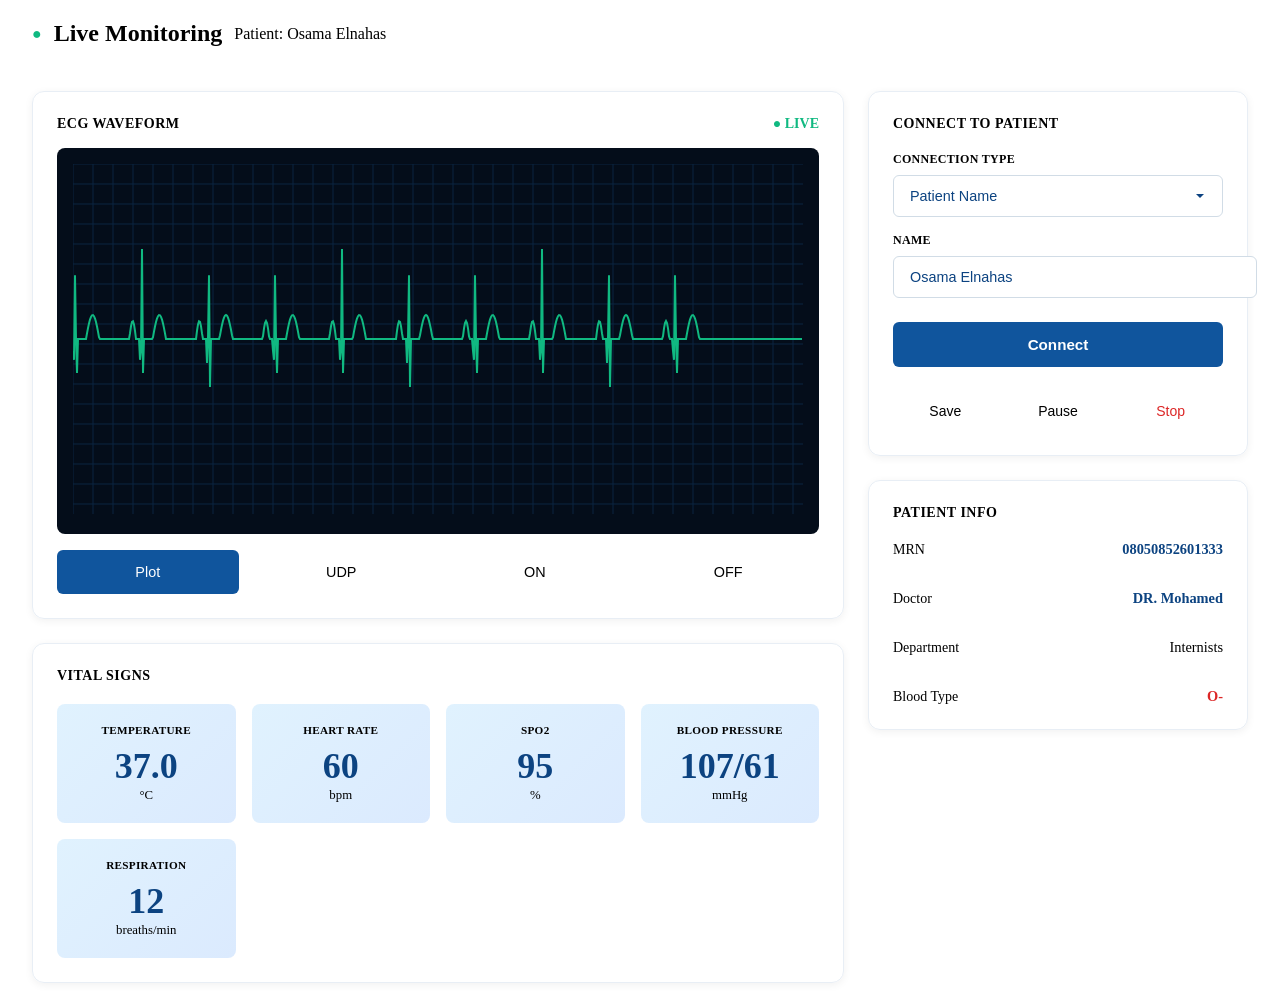
==== monitoring.html @ 2e481cde "First Push" ====
<!DOCTYPE html>
<html lang="en">
<head>
    <meta charset="UTF-8">
    <meta name="viewport" content="width=device-width, initial-scale=1.0">
    <title>Live Monitoring - WETS</title>
    <link rel="stylesheet" href="styles.css">
    <link rel="stylesheet" href="monitoring.css">
</head>
<body>
    <!-- Top Header Banner -->
    <header class="monitoring-header">
        <div class="header-content">
            <h1 class="header-title">
                <span class="status-beacon">●</span>
                <span class="title-text">Live Monitoring</span>
                <span class="patient-identifier">Patient: Osama Elnahas</span>
            </h1>
        </div>
    </header>

    <!-- Main Dashboard Grid -->
    <div class="monitoring-container">
        <!-- Left Column -->
        <div class="left-column">
            <!-- ECG Waveform Section -->
            <section class="ecg-section">
                <div class="ecg-header">
                    <h2 class="section-title">ECG WAVEFORM</h2>
                    <span class="live-indicator">● LIVE</span>
                </div>

                <div class="ecg-canvas">
                    <canvas id="ecgMonitoringWaveform"></canvas>
                </div>

                <div class="ecg-controls">
                    <button class="control-btn control-btn-primary" onclick="plotECG()">Plot</button>
                    <button class="control-btn control-btn-secondary" onclick="toggleUDP()">UDP</button>
                    <button class="control-btn control-btn-secondary" onclick="turnOn()">ON</button>
                    <button class="control-btn control-btn-secondary" onclick="turnOff()">OFF</button>
                </div>
            </section>

            <!-- Vital Signs Section -->
            <section class="vitals-section">
                <h2 class="section-title">VITAL SIGNS</h2>
                
                <div class="vitals-grid">
                    <div class="vital-card">
                        <div class="vital-label">TEMPERATURE</div>
                        <div class="vital-value">37.0</div>
                        <div class="vital-unit">°C</div>
                    </div>

                    <div class="vital-card">
                        <div class="vital-label">HEART RATE</div>
                        <div class="vital-value">60</div>
                        <div class="vital-unit">bpm</div>
                    </div>

                    <div class="vital-card">
                        <div class="vital-label">SPO2</div>
                        <div class="vital-value">95</div>
                        <div class="vital-unit">%</div>
                    </div>

                    <div class="vital-card">
                        <div class="vital-label">BLOOD PRESSURE</div>
                        <div class="vital-value">107/61</div>
                        <div class="vital-unit">mmHg</div>
                    </div>

                    <div class="vital-card">
                        <div class="vital-label">RESPIRATION</div>
                        <div class="vital-value">12</div>
                        <div class="vital-unit">breaths/min</div>
                    </div>
                </div>
            </section>
        </div>

        <!-- Right Sidebar -->
        <div class="right-sidebar">
            <!-- Connect to Patient Module -->
            <section class="connect-section">
                <h2 class="section-title">CONNECT TO PATIENT</h2>
                
                <div class="connect-form">
                    <div class="form-group">
                        <label class="form-label">CONNECTION TYPE</label>
                        <select class="form-select" id="connectionType">
                            <option value="patientName">Patient Name</option>
                            <option value="patientId">Patient ID</option>
                            <option value="mrn">MRN Number</option>
                        </select>
                    </div>

                    <div class="form-group">
                        <label class="form-label">NAME</label>
                        <input 
                            type="text" 
                            class="form-input" 
                            id="patientName" 
                            value="Osama Elnahas"
                        >
                    </div>

                    <button class="connect-btn" onclick="connectToPatient()">
                        Connect
                    </button>

                    <div class="action-buttons">
                        <button class="action-btn" onclick="saveConnection()">Save</button>
                        <button class="action-btn" onclick="pauseConnection()">Pause</button>
                        <button class="action-btn action-btn-stop" onclick="stopConnection()">Stop</button>
                    </div>
                </div>
            </section>

            <!-- Patient Info Card -->
            <section class="patient-info-section">
                <h2 class="section-title">PATIENT INFO</h2>
                
                <div class="info-list">
                    <div class="info-row">
                        <span class="info-label">MRN</span>
                        <span class="info-value info-value-primary">08050852601333</span>
                    </div>
                    <div class="info-row">
                        <span class="info-label">Doctor</span>
                        <span class="info-value info-value-primary">DR. Mohamed</span>
                    </div>
                    <div class="info-row">
                        <span class="info-label">Department</span>
                        <span class="info-value">Internists</span>
                    </div>
                    <div class="info-row">
                        <span class="info-label">Blood Type</span>
                        <span class="info-value info-value-danger">O-</span>
                    </div>
                </div>
            </section>
        </div>
    </div>

    <script src="script.js"></script>
    <script src="monitoring.js"></script>
</body>
</html>
---- monitoring.css ----
/* ===========================
   Page 5: Live Monitoring
   =========================== */

body {
    background-color: var(--bg-light-gray);
    margin: 0;
    padding: 0;
}

/* ===========================
   Top Header Banner
   =========================== */
.monitoring-header {
    background-color: var(--bg-white);
    border-bottom: 1px solid var(--border-gray);
    padding: 1.25rem 2rem;
}

.header-content {
    max-width: 1600px;
    margin: 0 auto;
}

.header-title {
    margin: 0;
    font-size: 1.5rem;
    font-weight: 700;
    display: flex;
    align-items: center;
    gap: 0.75rem;
    flex-wrap: wrap;
}

.status-beacon {
    color: #10b981;
    font-size: 1rem;
    animation: pulse 2s ease-in-out infinite;
}

@keyframes pulse {
    0%, 100% { opacity: 1; }
    50% { opacity: 0.5; }
}

.title-text {
    color: var(--text-dark);
}

.patient-identifier {
    color: var(--text-muted);
    font-size: 1rem;
    font-weight: 400;
}

/* ===========================
   Main Dashboard Container
   =========================== */
.monitoring-container {
    max-width: 1600px;
    margin: 0 auto;
    padding: 1.5rem 2rem;
    display: grid;
    grid-template-columns: 1fr 380px;
    gap: 1.5rem;
}

/* ===========================
   Left Column
   =========================== */
.left-column {
    display: flex;
    flex-direction: column;
    gap: 1.5rem;
}

/* ECG Section */
.ecg-section {
    background-color: var(--bg-white);
    border-radius: 12px;
    padding: 1.5rem;
    box-shadow: 0 2px 8px rgba(0, 0, 0, 0.06);
    border: 1px solid #e8eef5;
}

.ecg-header {
    display: flex;
    justify-content: space-between;
    align-items: center;
    margin-bottom: 1rem;
}

.section-title {
    font-size: 0.875rem;
    font-weight: 700;
    color: var(--text-muted);
    letter-spacing: 0.5px;
    margin: 0;
}

.live-indicator {
    font-size: 0.875rem;
    font-weight: 700;
    color: #10b981;
    animation: pulse 2s ease-in-out infinite;
}

.ecg-canvas {
    background-color: #040d1a;
    border-radius: 8px;
    padding: 1rem;
    margin-bottom: 1rem;
    min-height: 350px;
}

#ecgMonitoringWaveform {
    width: 100%;
    height: 350px;
}

/* ECG Controls */
.ecg-controls {
    display: grid;
    grid-template-columns: repeat(4, 1fr);
    gap: 0.75rem;
}

.control-btn {
    padding: 0.875rem;
    border-radius: 6px;
    font-size: 0.9rem;
    font-weight: 500;
    cursor: pointer;
    transition: all 0.3s ease;
    border: 1px solid var(--border-gray);
}

.control-btn-primary {
    background-color: #10559d;
    color: white;
    border: none;
}

.control-btn-primary:hover {
    background-color: #0d4580;
    transform: translateY(-1px);
}

.control-btn-secondary {
    background-color: white;
    color: var(--text-dark);
}

.control-btn-secondary:hover {
    background-color: #f8fafc;
    border-color: var(--text-dark);
}

/* Vital Signs Section */
.vitals-section {
    background-color: var(--bg-white);
    border-radius: 12px;
    padding: 1.5rem;
    box-shadow: 0 2px 8px rgba(0, 0, 0, 0.06);
    border: 1px solid #e8eef5;
}

.vitals-section .section-title {
    margin-bottom: 1.25rem;
}

.vitals-grid {
    display: grid;
    grid-template-columns: repeat(auto-fit, minmax(150px, 1fr));
    gap: 1rem;
}

.vital-card {
    background: linear-gradient(135deg, #e0f2fe 0%, #dbeafe 100%);
    border-radius: 8px;
    padding: 1.25rem 1rem;
    text-align: center;
}

.vital-label {
    font-size: 0.7rem;
    font-weight: 600;
    color: var(--text-muted);
    letter-spacing: 0.3px;
    margin-bottom: 0.75rem;
}

.vital-value {
    font-size: 2.25rem;
    font-weight: 700;
    color: #0c4381;
    line-height: 1;
    margin-bottom: 0.25rem;
}

.vital-unit {
    font-size: 0.8rem;
    color: var(--text-muted);
    font-weight: 500;
}

/* ===========================
   Right Sidebar
   =========================== */
.right-sidebar {
    display: flex;
    flex-direction: column;
    gap: 1.5rem;
}

/* Connect Section */
.connect-section {
    background-color: var(--bg-white);
    border-radius: 12px;
    padding: 1.5rem;
    box-shadow: 0 2px 8px rgba(0, 0, 0, 0.06);
    border: 1px solid #e8eef5;
}

.connect-section .section-title {
    margin-bottom: 1.25rem;
}

.connect-form {
    display: flex;
    flex-direction: column;
    gap: 1rem;
}

.form-group {
    display: flex;
    flex-direction: column;
    gap: 0.5rem;
}

.form-label {
    font-size: 0.75rem;
    font-weight: 700;
    color: var(--text-muted);
    letter-spacing: 0.3px;
}

.form-select {
    width: 100%;
    padding: 0.75rem 1rem;
    border: 1px solid #d1dce6;
    border-radius: 6px;
    background-color: white;
    color: #0c4381;
    font-size: 0.9rem;
    font-weight: 500;
    cursor: pointer;
    appearance: none;
    background-image: url("data:image/svg+xml,%3Csvg xmlns='http://www.w3.org/2000/svg' width='12' height='12' viewBox='0 0 12 12'%3E%3Cpath fill='%230c4381' d='M6 8L2 4h8z'/%3E%3C/svg%3E");
    background-repeat: no-repeat;
    background-position: right 1rem center;
    padding-right: 2.5rem;
}

.form-select:focus {
    outline: none;
    border-color: #3b82f6;
    box-shadow: 0 0 0 3px rgba(59, 130, 246, 0.1);
}

.form-input {
    width: 100%;
    padding: 0.75rem 1rem;
    border: 1px solid #d1dce6;
    border-radius: 6px;
    font-size: 0.9rem;
    color: #0c4381;
    font-weight: 500;
}

.form-input:focus {
    outline: none;
    border-color: #3b82f6;
    box-shadow: 0 0 0 3px rgba(59, 130, 246, 0.1);
}

.connect-btn {
    width: 100%;
    padding: 0.875rem;
    background-color: #10559d;
    color: white;
    border: none;
    border-radius: 6px;
    font-size: 0.95rem;
    font-weight: 600;
    cursor: pointer;
    transition: all 0.3s ease;
    margin-top: 0.5rem;
}

.connect-btn:hover {
    background-color: #0d4580;
    transform: translateY(-1px);
    box-shadow: 0 4px 8px rgba(16, 85, 157, 0.3);
}

.action-buttons {
    display: grid;
    grid-template-columns: repeat(3, 1fr);
    gap: 0.5rem;
    margin-top: 0.5rem;
}

.action-btn {
    padding: 0.75rem;
    background-color: white;
    color: var(--text-dark);
    border: 1px solid var(--border-gray);
    border-radius: 6px;
    font-size: 0.875rem;
    font-weight: 500;
    cursor: pointer;
    transition: all 0.3s ease;
}

.action-btn:hover {
    background-color: #f8fafc;
    border-color: var(--text-dark);
}

.action-btn-stop {
    color: #dc2626;
}

.action-btn-stop:hover {
    background-color: #fef2f2;
    border-color: #dc2626;
}

/* Patient Info Section */
.patient-info-section {
    background-color: var(--bg-white);
    border-radius: 12px;
    padding: 1.5rem;
    box-shadow: 0 2px 8px rgba(0, 0, 0, 0.06);
    border: 1px solid #e8eef5;
}

.patient-info-section .section-title {
    margin-bottom: 1.25rem;
}

.info-list {
    display: flex;
    flex-direction: column;
    gap: 1rem;
}

.info-row {
    display: flex;
    justify-content: space-between;
    align-items: center;
    padding-bottom: 1rem;
    border-bottom: 1px solid var(--border-gray);
}

.info-row:last-child {
    border-bottom: none;
    padding-bottom: 0;
}

.info-label {
    font-size: 0.875rem;
    color: var(--text-muted);
    font-weight: 500;
}

.info-value {
    font-size: 0.9rem;
    color: var(--text-dark);
    font-weight: 500;
}

.info-value-primary {
    color: #0c4381;
    font-weight: 600;
}

.info-value-danger {
    color: #dc2626;
    font-weight: 700;
}

/* ===========================
   Responsive Design
   =========================== */
@media (max-width: 1200px) {
    .monitoring-container {
        grid-template-columns: 1fr 340px;
    }

    .vitals-grid {
        grid-template-columns: repeat(auto-fit, minmax(130px, 1fr));
    }
}

@media (max-width: 992px) {
    .monitoring-container {
        grid-template-columns: 1fr;
    }

    .vitals-grid {
        grid-template-columns: repeat(auto-fit, minmax(150px, 1fr));
    }
}

@media (max-width: 768px) {
    .monitoring-header {
        padding: 1rem;
    }

    .monitoring-container {
        padding: 1rem;
    }

    .header-title {
        font-size: 1.25rem;
    }

    .patient-identifier {
        font-size: 0.9rem;
    }

    .ecg-controls {
        grid-template-columns: repeat(2, 1fr);
    }

    .vitals-grid {
        grid-template-columns: repeat(2, 1fr);
    }

    #ecgMonitoringWaveform {
        height: 280px;
    }
}

@media (max-width: 480px) {
    .header-title {
        font-size: 1.1rem;
    }

    .vitals-grid {
        grid-template-columns: 1fr;
    }

    .vital-value {
        font-size: 2rem;
    }

    .action-buttons {
        grid-template-columns: 1fr;
    }
}
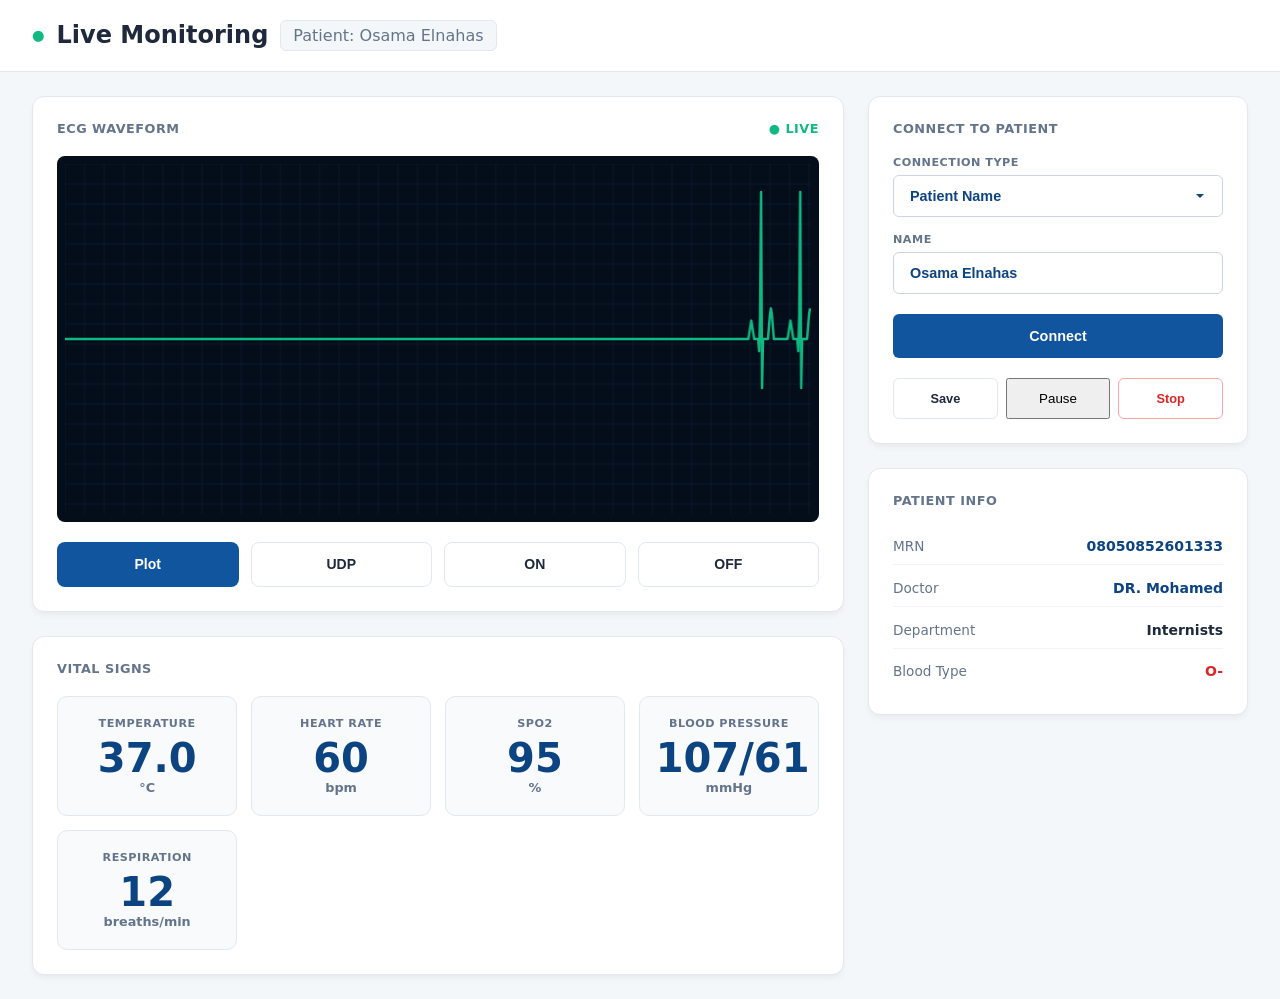
==== commit efa1ed79: "Update" ====
--- a/monitoring.html
+++ b/monitoring.html
@@ -112,7 +112,7 @@
 
                     <div class="action-buttons">
                         <button class="action-btn" onclick="saveConnection()">Save</button>
-                        <button class="action-btn" onclick="pauseConnection()">Pause</button>
+                        <button onclick="pauseConnection(event)">Pause</button>
                         <button class="action-btn action-btn-stop" onclick="stopConnection()">Stop</button>
                     </div>
                 </div>
--- a/monitoring.css
+++ b/monitoring.css
@@ -1,16 +1,30 @@
-/* ===========================
-   Page 5: Live Monitoring
-   =========================== */
+/* ==========================================================================
+   WETS - Live Monitoring Workspace (Refactored Production Sheet)
+   ========================================================================== */
+
+:root {
+    --bg-white: #ffffff;
+    --border-gray: #e2e8f0;
+    --text-dark: #1e293b;
+    --text-muted: #64748b;
+    --accent-blue: #0c4381;
+    --clinical-green: #10b981;
+    --clinical-red: #dc2626;
+    --bg-main: #f4f7fa;
+}
 
 body {
-    background-color: var(--bg-light-gray);
+    background-color: var(--bg-main);
     margin: 0;
     padding: 0;
-}
-
-/* ===========================
-   Top Header Banner
-   =========================== */
+    font-family: 'Segoe UI', system-ui, -apple-system, sans-serif;
+    color: var(--text-dark);
+    -webkit-font-smoothing: antialiased;
+}
+
+/* ==========================================================================
+   Top Header Banner Architecture
+   ========================================================================== */
 .monitoring-header {
     background-color: var(--bg-white);
     border-bottom: 1px solid var(--border-gray);
@@ -33,14 +47,14 @@
 }
 
 .status-beacon {
-    color: #10b981;
-    font-size: 1rem;
-    animation: pulse 2s ease-in-out infinite;
-}
-
-@keyframes pulse {
-    0%, 100% { opacity: 1; }
-    50% { opacity: 0.5; }
+    color: var(--clinical-green);
+    font-size: 0.9rem;
+    animation: beaconPulse 2s ease-in-out infinite;
+}
+
+@keyframes beaconPulse {
+    0%, 100% { opacity: 1; transform: scale(1); }
+    50% { opacity: 0.3; transform: scale(0.9); }
 }
 
 .title-text {
@@ -50,48 +64,54 @@
 .patient-identifier {
     color: var(--text-muted);
     font-size: 1rem;
-    font-weight: 400;
-}
-
-/* ===========================
-   Main Dashboard Container
-   =========================== */
+    font-weight: 500;
+    background-color: var(--bg-main);
+    padding: 0.3rem 0.75rem;
+    border-radius: 6px;
+    border: 1px solid var(--border-gray);
+}
+
+/* ==========================================================================
+   Main Dashboard Container & Split Columns Layout
+   ========================================================================== */
 .monitoring-container {
     max-width: 1600px;
     margin: 0 auto;
     padding: 1.5rem 2rem;
     display: grid;
-    grid-template-columns: 1fr 380px;
+    grid-template-columns: minmax(0, 1fr) 380px;
     gap: 1.5rem;
-}
-
-/* ===========================
-   Left Column
-   =========================== */
+    box-sizing: border-box;
+}
+
+/* Left Workspace Column */
 .left-column {
     display: flex;
     flex-direction: column;
     gap: 1.5rem;
-}
-
-/* ECG Section */
+    min-width: 0; /* Prevents canvas stretching layouts breaking the container */
+}
+
+/* ==========================================================================
+   ECG Telemetry Screen Section
+   ========================================================================== */
 .ecg-section {
     background-color: var(--bg-white);
     border-radius: 12px;
     padding: 1.5rem;
-    box-shadow: 0 2px 8px rgba(0, 0, 0, 0.06);
-    border: 1px solid #e8eef5;
+    box-shadow: 0 4px 6px -1px rgba(0, 0, 0, 0.05);
+    border: 1px solid var(--border-gray);
 }
 
 .ecg-header {
     display: flex;
     justify-content: space-between;
     align-items: center;
-    margin-bottom: 1rem;
+    margin-bottom: 1.25rem;
 }
 
 .section-title {
-    font-size: 0.875rem;
+    font-size: 0.8rem;
     font-weight: 700;
     color: var(--text-muted);
     letter-spacing: 0.5px;
@@ -99,26 +119,29 @@
 }
 
 .live-indicator {
-    font-size: 0.875rem;
-    font-weight: 700;
-    color: #10b981;
-    animation: pulse 2s ease-in-out infinite;
-}
-
+    font-size: 0.8rem;
+    font-weight: 700;
+    color: var(--clinical-green);
+    letter-spacing: 0.5px;
+}
+
+/* Native Grid Matrix Context Box */
 .ecg-canvas {
     background-color: #040d1a;
     border-radius: 8px;
-    padding: 1rem;
-    margin-bottom: 1rem;
-    min-height: 350px;
+    padding: 0.5rem;
+    margin-bottom: 1.25rem;
+    position: relative;
+    overflow: hidden;
 }
 
 #ecgMonitoringWaveform {
     width: 100%;
     height: 350px;
-}
-
-/* ECG Controls */
+    display: block;
+}
+
+/* Interface Bus Control Switches */
 .ecg-controls {
     display: grid;
     grid-template-columns: repeat(4, 1fr);
@@ -126,13 +149,14 @@
 }
 
 .control-btn {
-    padding: 0.875rem;
-    border-radius: 6px;
-    font-size: 0.9rem;
-    font-weight: 500;
+    padding: 0.85rem;
+    border-radius: 8px;
+    font-size: 0.875rem;
+    font-weight: 600;
     cursor: pointer;
-    transition: all 0.3s ease;
-    border: 1px solid var(--border-gray);
+    transition: all 0.2s ease-in-out;
+    border: 1px solid var(--border-gray);
+    text-align: center;
 }
 
 .control-btn-primary {
@@ -143,7 +167,6 @@
 
 .control-btn-primary:hover {
     background-color: #0d4580;
-    transform: translateY(-1px);
 }
 
 .control-btn-secondary {
@@ -153,16 +176,18 @@
 
 .control-btn-secondary:hover {
     background-color: #f8fafc;
-    border-color: var(--text-dark);
-}
-
-/* Vital Signs Section */
+    border-color: #94a3b8;
+}
+
+/* ==========================================================================
+   Vital Signs Numerical Metrics Box
+   ========================================================================== */
 .vitals-section {
     background-color: var(--bg-white);
     border-radius: 12px;
     padding: 1.5rem;
-    box-shadow: 0 2px 8px rgba(0, 0, 0, 0.06);
-    border: 1px solid #e8eef5;
+    box-shadow: 0 4px 6px -1px rgba(0, 0, 0, 0.05);
+    border: 1px solid var(--border-gray);
 }
 
 .vitals-section .section-title {
@@ -171,55 +196,62 @@
 
 .vitals-grid {
     display: grid;
-    grid-template-columns: repeat(auto-fit, minmax(150px, 1fr));
-    gap: 1rem;
+    grid-template-columns: repeat(auto-fit, minmax(160px, 1fr));
+    gap: 0.85rem;
 }
 
 .vital-card {
-    background: linear-gradient(135deg, #e0f2fe 0%, #dbeafe 100%);
-    border-radius: 8px;
+    background-color: #f8fafc;
+    border: 1.5px solid #e2e8f0;
+    border-radius: 10px;
     padding: 1.25rem 1rem;
     text-align: center;
+    transition: all 0.2s ease;
+}
+
+.vital-card:hover {
+    border-color: #cbd5e1;
+    background-color: #f1f5f9;
 }
 
 .vital-label {
     font-size: 0.7rem;
-    font-weight: 600;
+    font-weight: 700;
     color: var(--text-muted);
-    letter-spacing: 0.3px;
-    margin-bottom: 0.75rem;
+    letter-spacing: 0.5px;
+    margin-bottom: 0.5rem;
 }
 
 .vital-value {
-    font-size: 2.25rem;
-    font-weight: 700;
-    color: #0c4381;
+    font-size: 2.5rem;
+    font-weight: 700;
+    color: var(--accent-blue);
     line-height: 1;
-    margin-bottom: 0.25rem;
+    margin-bottom: 0.15rem;
 }
 
 .vital-unit {
     font-size: 0.8rem;
     color: var(--text-muted);
-    font-weight: 500;
-}
-
-/* ===========================
-   Right Sidebar
-   =========================== */
+    font-weight: 600;
+}
+
+/* ==========================================================================
+   Right Workspace Configuration Sidebar
+   ========================================================================== */
 .right-sidebar {
     display: flex;
     flex-direction: column;
     gap: 1.5rem;
 }
 
-/* Connect Section */
+/* Core Integration Connector Module */
 .connect-section {
     background-color: var(--bg-white);
     border-radius: 12px;
     padding: 1.5rem;
-    box-shadow: 0 2px 8px rgba(0, 0, 0, 0.06);
-    border: 1px solid #e8eef5;
+    box-shadow: 0 4px 6px -1px rgba(0, 0, 0, 0.05);
+    border: 1px solid var(--border-gray);
 }
 
 .connect-section .section-title {
@@ -235,80 +267,73 @@
 .form-group {
     display: flex;
     flex-direction: column;
-    gap: 0.5rem;
+    gap: 0.4rem;
 }
 
 .form-label {
-    font-size: 0.75rem;
+    font-size: 0.7rem;
     font-weight: 700;
     color: var(--text-muted);
-    letter-spacing: 0.3px;
+    letter-spacing: 0.5px;
 }
 
 .form-select {
     width: 100%;
     padding: 0.75rem 1rem;
-    border: 1px solid #d1dce6;
+    border: 1px solid #cbd5e1;
     border-radius: 6px;
     background-color: white;
-    color: #0c4381;
+    color: var(--accent-blue);
     font-size: 0.9rem;
-    font-weight: 500;
+    font-weight: 600;
     cursor: pointer;
     appearance: none;
     background-image: url("data:image/svg+xml,%3Csvg xmlns='http://www.w3.org/2000/svg' width='12' height='12' viewBox='0 0 12 12'%3E%3Cpath fill='%230c4381' d='M6 8L2 4h8z'/%3E%3C/svg%3E");
     background-repeat: no-repeat;
     background-position: right 1rem center;
-    padding-right: 2.5rem;
-}
-
-.form-select:focus {
-    outline: none;
-    border-color: #3b82f6;
-    box-shadow: 0 0 0 3px rgba(59, 130, 246, 0.1);
+    box-sizing: border-box;
 }
 
 .form-input {
     width: 100%;
     padding: 0.75rem 1rem;
-    border: 1px solid #d1dce6;
+    border: 1px solid #cbd5e1;
     border-radius: 6px;
     font-size: 0.9rem;
-    color: #0c4381;
-    font-weight: 500;
-}
-
-.form-input:focus {
+    color: var(--accent-blue);
+    font-weight: 600;
+    box-sizing: border-box;
+}
+
+.form-select:focus, .form-input:focus {
     outline: none;
     border-color: #3b82f6;
-    box-shadow: 0 0 0 3px rgba(59, 130, 246, 0.1);
+    box-shadow: 0 0 0 3px rgba(59, 130, 246, 0.15);
 }
 
 .connect-btn {
     width: 100%;
-    padding: 0.875rem;
+    padding: 0.85rem;
     background-color: #10559d;
     color: white;
     border: none;
     border-radius: 6px;
-    font-size: 0.95rem;
+    font-size: 0.9rem;
     font-weight: 600;
     cursor: pointer;
-    transition: all 0.3s ease;
-    margin-top: 0.5rem;
+    transition: all 0.2s ease;
+    margin-top: 0.25rem;
 }
 
 .connect-btn:hover {
     background-color: #0d4580;
-    transform: translateY(-1px);
-    box-shadow: 0 4px 8px rgba(16, 85, 157, 0.3);
 }
 
 .action-buttons {
     display: grid;
     grid-template-columns: repeat(3, 1fr);
     gap: 0.5rem;
-    margin-top: 0.5rem;
+    margin-top: 0.25rem;
 }
 
 .action-btn {
@@ -317,33 +342,35 @@
     color: var(--text-dark);
     border: 1px solid var(--border-gray);
     border-radius: 6px;
-    font-size: 0.875rem;
-    font-weight: 500;
+    font-size: 0.8rem;
+    font-weight: 600;
     cursor: pointer;
-    transition: all 0.3s ease;
+    transition: all 0.2s ease;
+    text-align: center;
 }
 
 .action-btn:hover {
     background-color: #f8fafc;
-    border-color: var(--text-dark);
+    border-color: #94a3b8;
 }
 
 .action-btn-stop {
-    color: #dc2626;
+    color: var(--clinical-red);
+    border-color: #fca5a5;
 }
 
 .action-btn-stop:hover {
     background-color: #fef2f2;
-    border-color: #dc2626;
-}
-
-/* Patient Info Section */
+    border-color: var(--clinical-red);
+}
+
+/* Patient Context Static Display Card */
 .patient-info-section {
     background-color: var(--bg-white);
     border-radius: 12px;
     padding: 1.5rem;
-    box-shadow: 0 2px 8px rgba(0, 0, 0, 0.06);
-    border: 1px solid #e8eef5;
+    box-shadow: 0 4px 6px -1px rgba(0, 0, 0, 0.05);
+    border: 1px solid var(--border-gray);
 }
 
 .patient-info-section .section-title {
@@ -353,54 +380,49 @@
 .info-list {
     display: flex;
     flex-direction: column;
-    gap: 1rem;
+    gap: 0.25rem;
 }
 
 .info-row {
     display: flex;
     justify-content: space-between;
     align-items: center;
-    padding-bottom: 1rem;
-    border-bottom: 1px solid var(--border-gray);
+    padding: 0.65rem 0;
+    border-bottom: 1px solid #f1f5f9;
 }
 
 .info-row:last-child {
     border-bottom: none;
-    padding-bottom: 0;
 }
 
 .info-label {
-    font-size: 0.875rem;
+    font-size: 0.85rem;
     color: var(--text-muted);
     font-weight: 500;
 }
 
 .info-value {
-    font-size: 0.9rem;
+    font-size: 0.875rem;
     color: var(--text-dark);
-    font-weight: 500;
+    font-weight: 600;
 }
 
 .info-value-primary {
-    color: #0c4381;
-    font-weight: 600;
-}
-
+    color: var(--accent-blue);
+}
+
+/* Explicit red styling logic mapping to global token overrides */
 .info-value-danger {
-    color: #dc2626;
-    font-weight: 700;
-}
-
-/* ===========================
-   Responsive Design
-   =========================== */
+    color: var(--clinical-red);
+}
+
+/* ==========================================================================
+   Responsive Breakpoint Intersections System
+   ========================================================================== */
 @media (max-width: 1200px) {
     .monitoring-container {
-        grid-template-columns: 1fr 340px;
-    }
-
-    .vitals-grid {
-        grid-template-columns: repeat(auto-fit, minmax(130px, 1fr));
+        grid-template-columns: minmax(0, 1fr) 320px;
+        padding: 1.5rem 1rem;
     }
 }
 
@@ -408,9 +430,10 @@
     .monitoring-container {
         grid-template-columns: 1fr;
     }
-
-    .vitals-grid {
-        grid-template-columns: repeat(auto-fit, minmax(150px, 1fr));
+    .right-sidebar {
+        display: grid;
+        grid-template-columns: repeat(auto-fit, minmax(300px, 1fr));
+        gap: 1.5rem;
     }
 }
 
@@ -418,46 +441,100 @@
     .monitoring-header {
         padding: 1rem;
     }
-
     .monitoring-container {
         padding: 1rem;
     }
-
     .header-title {
         font-size: 1.25rem;
     }
-
-    .patient-identifier {
-        font-size: 0.9rem;
-    }
-
     .ecg-controls {
         grid-template-columns: repeat(2, 1fr);
     }
-
-    .vitals-grid {
-        grid-template-columns: repeat(2, 1fr);
-    }
-
     #ecgMonitoringWaveform {
         height: 280px;
     }
 }
 
 @media (max-width: 480px) {
-    .header-title {
-        font-size: 1.1rem;
-    }
-
+    .right-sidebar {
+        grid-template-columns: 1fr;
+    }
+    .ecg-controls {
+        grid-template-columns: 1fr;
+    }
     .vitals-grid {
         grid-template-columns: 1fr;
     }
-
-    .vital-value {
-        font-size: 2rem;
-    }
-
     .action-buttons {
         grid-template-columns: 1fr;
     }
+}
+
+
+
+
+
+
+
+
+
+
+
+
+
+
+
+
+
+
+
+
+
+
+
+
+
+
+
+
+
+
+
+/* ==========================================================================
+   AI Clinical Classification Badges
+   ========================================================================== */
+.status-badge {
+    padding: 0.4rem 0.85rem;
+    border-radius: 6px;
+    font-size: 0.8rem;
+    font-weight: 700;
+    letter-spacing: 0.5px;
+    display: inline-block;
+}
+
+/* Healthy Trace Label Configuration */
+.diag-norm {
+    background-color: #d1fae5;
+    color: #047857;
+    border: 1px solid #10b981;
+}
+
+/* Ischemia / Electrical Disturbance Warnings Configuration */
+.diag-warn {
+    background-color: #ffedd5;
+    color: #b45309;
+    border: 1px solid #f59e0b;
+}
+
+/* Active Infarction (Heart Attack) / High Risk AFib Override */
+.diag-mi {
+    background-color: #fee2e2;
+    color: #b91c1c;
+    border: 1px solid #ef4444;
+    animation: criticalFlash 1.5s infinite ease-in-out;
+}
+
+@keyframes criticalFlash {
+    0%, 100% { opacity: 1; transform: scale(1); }
+    50% { opacity: 0.75; transform: scale(0.98); background-color: #fca5a5; }
 }
